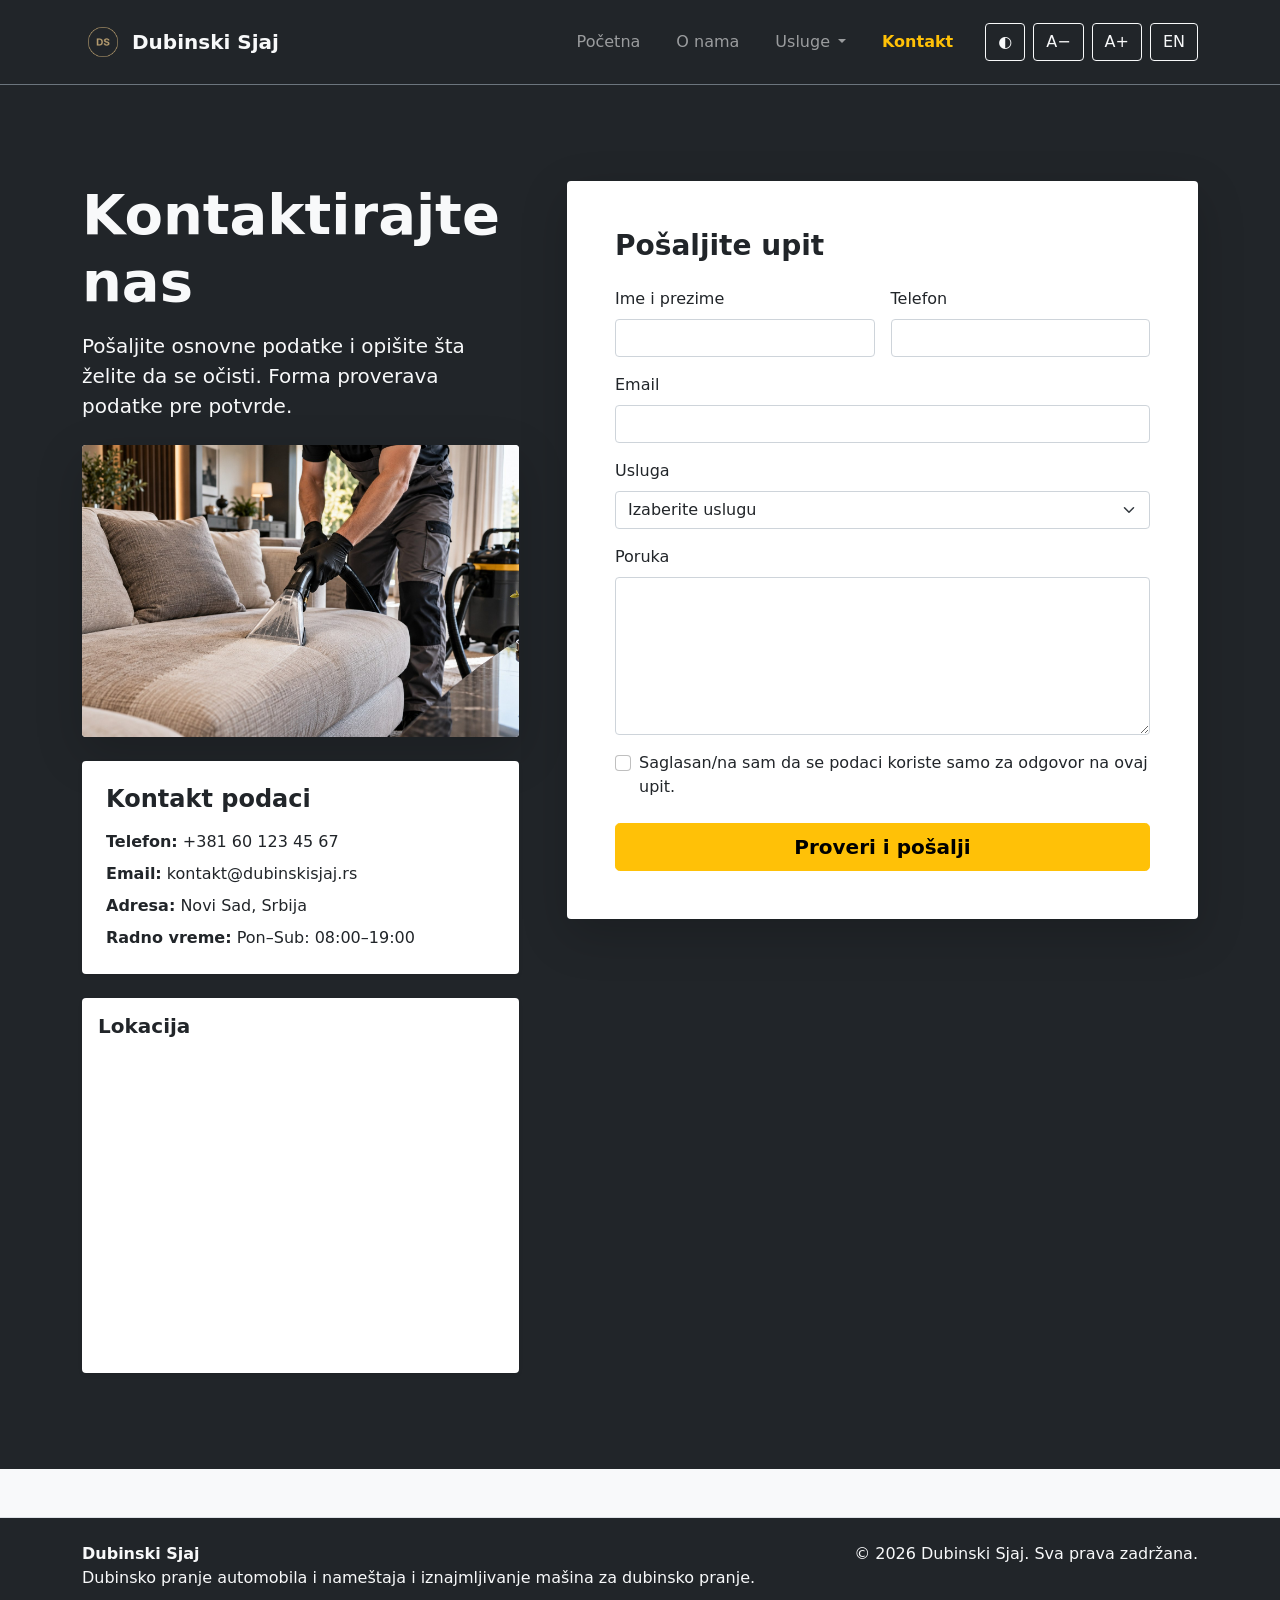
==== kontakt.html @ a4a9064a "Dodat kompletan projekat iz Veb dizajna" ====
<!DOCTYPE html>
<html lang="sr">
<head>
  <meta charset="UTF-8">
  <meta name="viewport" content="width=device-width, initial-scale=1.0">
  <meta name="description" content="Kontakt forma firme Dubinski Sjaj za zakazivanje dubinskog pranja automobila, nameštaja ili iznajmljivanje mašine.">
  <meta name="keywords" content="kontakt, dubinsko pranje, zakazivanje, Novi Sad, iznajmljivanje mašine">
  <meta name="author" content="Dubinski Sjaj">
  <meta name="robots" content="index, follow">
  <meta name="theme-color" content="#0f2730">
  <meta property="og:type" content="website">
  <meta property="og:title" content="Dubinski Sjaj | Kontakt">
  <meta property="og:description" content="Kontaktirajte Dubinski Sjaj i pošaljite upit za uslugu.">
  <link rel="icon" type="image/png" href="slike/logo-dubinski-sjaj.png">
  <title>Dubinski Sjaj | Kontakt</title>
  <!-- Ova stranica je namerno realizovana isključivo Bootstrap klasama. -->
  <link rel="stylesheet" href="biblioteke/bootstrap/bootstrap.min.css">
</head>
<body class="bg-dark text-light min-vh-100">
  <nav id="glavna-navigacija-bootstrap" class="navbar navbar-expand-lg navbar-dark bg-dark border-bottom border-secondary sticky-top" aria-label="Glavna navigacija">
    <div class="container py-2">
      <a class="navbar-brand fw-bold d-flex align-items-center gap-2 text-light" href="index.html">
        <img src="slike/logo-dubinski-sjaj.png" class="d-inline-block" alt="Logo firme Dubinski Sjaj" width="42" height="42">
        <span>Dubinski Sjaj</span>
      </a>
      <button class="navbar-toggler border-secondary" type="button" data-bs-toggle="collapse" data-bs-target="#bootstrap-meni" aria-controls="bootstrap-meni" aria-expanded="false" aria-label="Otvori meni">
        <span class="navbar-toggler-icon"></span>
      </button>
      <div class="collapse navbar-collapse" id="bootstrap-meni">
        <ul class="navbar-nav ms-auto mb-2 mb-lg-0 align-items-lg-center gap-lg-1">
          <li class="nav-item"><a class="nav-link px-3" href="index.html" data-prevod="meni_pocetna">Početna</a></li>
          <li class="nav-item"><a class="nav-link px-3" href="o-nama.html" data-prevod="meni_o_nama">O nama</a></li>
          <li class="nav-item dropdown d-lg-flex align-items-lg-center">
            <a class="nav-link ps-3 pe-lg-1" href="usluge.html" data-prevod="meni_usluge">Usluge</a>
            <button class="btn btn-link nav-link dropdown-toggle dropdown-toggle-split ps-lg-1 pe-3 border-0 text-decoration-none" type="button" data-bs-toggle="dropdown" aria-expanded="false" aria-label="Otvori podmeni usluga"></button>
            <ul class="dropdown-menu dropdown-menu-dark shadow">
              <li><a class="dropdown-item" href="usluge.html#automobili" data-prevod="meni_auto">Dubinsko pranje automobila</a></li>
              <li><a class="dropdown-item" href="usluge.html#namestaj" data-prevod="meni_namestaj">Dubinsko pranje nameštaja</a></li>
              <li><a class="dropdown-item" href="usluge.html#iznajmljivanje" data-prevod="meni_renta">Iznajmljivanje mašina</a></li>
            </ul>
          </li>
          <li class="nav-item"><a class="nav-link px-3 active fw-bold text-warning" aria-current="page" href="kontakt.html" data-prevod="meni_kontakt">Kontakt</a></li>
        </ul>
        <div class="d-flex gap-2 ms-lg-3 mt-3 mt-lg-0">
          <button class="btn btn-outline-light" type="button" data-akcija="tema" title="Promeni temu" aria-label="Promeni temu">◐</button>
          <button class="btn btn-outline-light" type="button" data-akcija="font-smanji" title="Smanji veličinu fonta" aria-label="Smanji veličinu fonta">A−</button>
          <button class="btn btn-outline-light" type="button" data-akcija="font-povecaj" title="Povećaj veličinu fonta" aria-label="Povećaj veličinu fonta">A+</button>
          <button class="btn btn-outline-light" type="button" data-akcija="jezik" aria-label="Prikaži sajt na engleskom">EN</button>
        </div>
      </div>
    </div>
  </nav>

  <main>
    <section class="py-5 bg-dark">
      <div class="container py-lg-5">
        <div class="row g-5 align-items-start">
          <div class="col-lg-5 text-light">
            <h1 class="display-4 fw-bold mb-3" data-prevod="kontakt_naslov">Kontaktirajte nas</h1>
            <p class="lead mb-4" data-prevod="kontakt_uvod">Pošaljite osnovne podatke i opišite šta želite da se očisti. Forma proverava podatke pre potvrde.</p>

            <div class="card border-0 shadow-lg rounded-4 overflow-hidden mb-4">
              <img src="slike/pranje-namestaja.jpg" class="img-fluid" alt="Profesionalno dubinsko pranje nameštaja">
            </div>

            <div class="card border-0 shadow-sm rounded-4 mb-4 bg-white text-dark" data-tema-povrsina>
              <div class="card-body p-4">
                <h2 class="h4 fw-bold mb-3" data-prevod="kontakt_podaci_naslov">Kontakt podaci</h2>
                <p class="mb-2"><strong data-prevod="oznaka_telefon">Telefon:</strong> <span>+381 60 123 45 67</span></p>
                <p class="mb-2"><strong data-prevod="oznaka_eposta">Email:</strong> <span>kontakt@dubinskisjaj.rs</span></p>
                <p class="mb-2"><strong data-prevod="oznaka_adresa">Adresa:</strong> <span data-prevod="kontakt_adresa">Novi Sad, Srbija</span></p>
                <p class="mb-0"><strong data-prevod="oznaka_radno_vreme">Radno vreme:</strong> <span data-prevod="kontakt_radno_vreme">Pon–Sub: 08:00–19:00</span></p>
              </div>
            </div>

            <div class="card border-0 shadow-sm rounded-4 overflow-hidden bg-white text-dark" data-tema-povrsina>
              <div class="card-body p-3">
                <h2 class="h5 fw-bold mb-3" data-prevod="kontakt_mapa_naslov">Lokacija</h2>
                <!-- Eksterni URL se koristi samo zato što je Google Maps embedded izričito obavezan element. -->
                <div class="ratio ratio-4x3">
                  <iframe src="https://maps.google.com/maps?q=Novi%20Sad%2C%20Srbija&z=13&output=embed" title="Mapa lokacije Novi Sad" loading="lazy" allowfullscreen></iframe>
                </div>
              </div>
            </div>
          </div>

          <div class="col-lg-7">
            <div class="card border-0 shadow-lg rounded-4 bg-white text-dark" data-tema-povrsina>
              <div class="card-body p-4 p-md-5">
                <h2 class="h3 fw-bold mb-4" data-prevod="kontakt_posalji_upit">Pošaljite upit</h2>
                <form id="kontakt-forma" novalidate>
                  <div class="row g-3">
                    <div class="col-md-6 mb-3">
                      <label class="form-label fw-semibold" for="ime" data-prevod="kontakt_ime">Ime i prezime</label>
                      <input class="form-control" type="text" id="ime" name="ime" required minlength="2" maxlength="40" pattern="[A-Za-zČĆŽŠĐčćžšđ\s-]{2,40}" autocomplete="name">
                      <div class="invalid-feedback">Unesite ime od najmanje dva slova.</div>
                    </div>
                    <div class="col-md-6 mb-3">
                      <label class="form-label fw-semibold" for="telefon" data-prevod="kontakt_telefon">Telefon</label>
                      <input class="form-control" type="tel" id="telefon" name="telefon" required pattern="[0-9+()\s-]{6,20}" autocomplete="tel">
                      <div class="invalid-feedback">Unesite ispravan broj telefona.</div>
                    </div>
                  </div>

                  <div class="mb-3">
                    <label class="form-label fw-semibold" for="elektronska-posta" data-prevod="kontakt_eposta">E-pošta</label>
                    <input class="form-control" type="email" id="elektronska-posta" name="elektronska-posta" required autocomplete="email">
                    <div class="invalid-feedback">Unesite ispravnu email adresu.</div>
                  </div>

                  <div class="mb-3">
                    <label class="form-label fw-semibold" for="usluga" data-prevod="kontakt_usluga">Usluga</label>
                    <select class="form-select" id="usluga" name="usluga" required>
                      <option value="" selected disabled data-prevod="kontakt_izaberi">Izaberite uslugu</option>
                      <option value="automobil" data-prevod="kontakt_auto">Dubinsko pranje automobila</option>
                      <option value="namestaj" data-prevod="kontakt_namestaj">Dubinsko pranje nameštaja</option>
                      <option value="iznajmljivanje" data-prevod="kontakt_renta">Iznajmljivanje mašine</option>
                    </select>
                    <div class="invalid-feedback">Izaberite jednu uslugu.</div>
                  </div>

                  <div class="mb-3">
                    <label class="form-label fw-semibold" for="poruka" data-prevod="kontakt_poruka">Poruka</label>
                    <textarea class="form-control" id="poruka" name="poruka" rows="6" required minlength="10" maxlength="600"></textarea>
                    <div class="invalid-feedback">Poruka treba da ima najmanje 10 karaktera.</div>
                  </div>

                  <div class="form-check mb-4">
                    <input class="form-check-input" type="checkbox" value="da" id="saglasnost" required>
                    <label class="form-check-label" for="saglasnost" data-prevod="kontakt_saglasnost">Saglasan/na sam da se podaci koriste samo za odgovor na ovaj upit.</label>
                    <div class="invalid-feedback">Potvrdite saglasnost.</div>
                  </div>

                  <button class="btn btn-warning btn-lg w-100 fw-bold" type="submit" data-prevod="kontakt_posalji">Proveri i pošalji</button>
                  <div id="status-forme" role="status" aria-live="polite"></div>
                </form>
              </div>
            </div>
          </div>
        </div>
      </div>
    </section>
  </main>

  <footer class="border-top py-4 mt-5 bg-dark text-light">
    <div class="container d-flex flex-column flex-md-row justify-content-between gap-3">
      <div><strong>Dubinski Sjaj</strong><div data-prevod="podnozje_opis">Dubinsko pranje automobila i nameštaja i iznajmljivanje mašina za dubinsko pranje.</div></div>
      <div data-prevod="autorska_prava">© 2026 Dubinski Sjaj. Sva prava zadržana.</div>
    </div>
  </footer>

  <script src="biblioteke/bootstrap/bootstrap.bundle.min.js"></script>
  <script src="js/prevod.js"></script>
  <script src="js/kontakt-prikaz.js"></script>
  <script src="js/forma.js"></script>
</body>
</html>
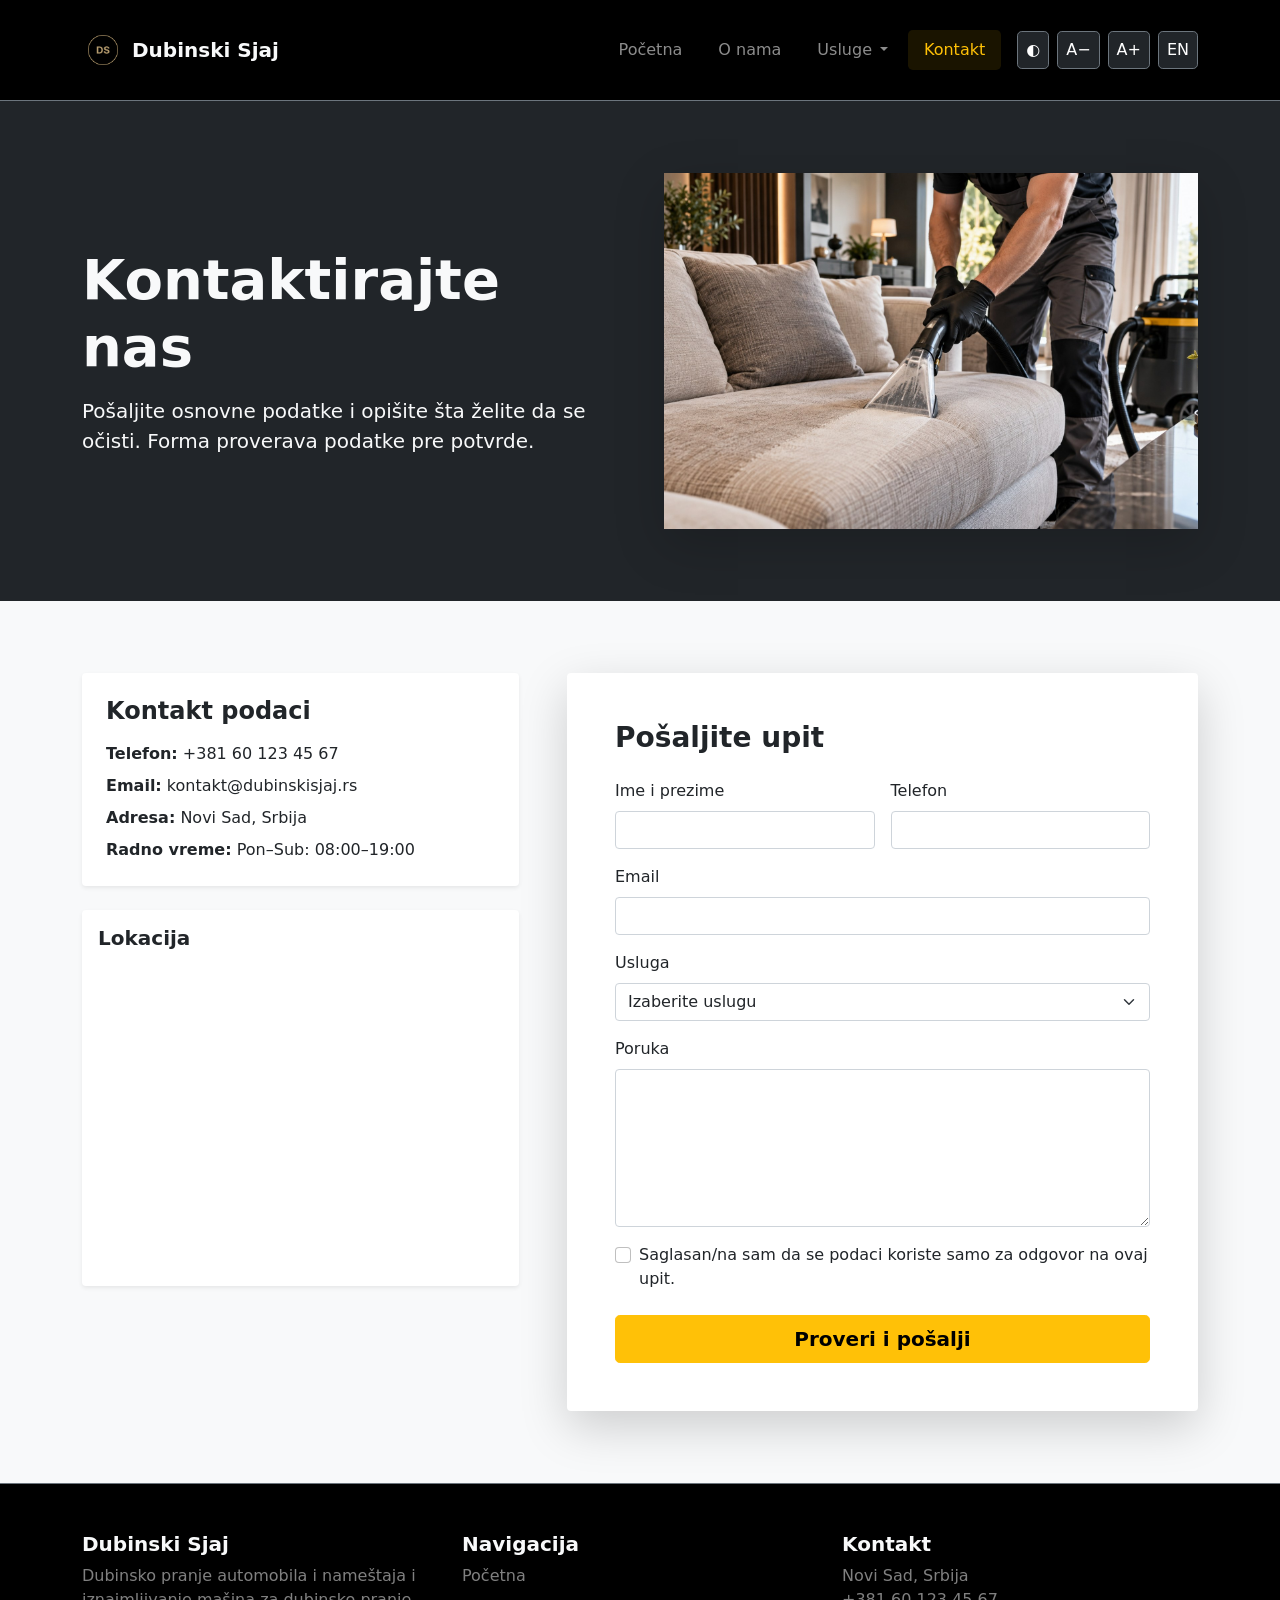
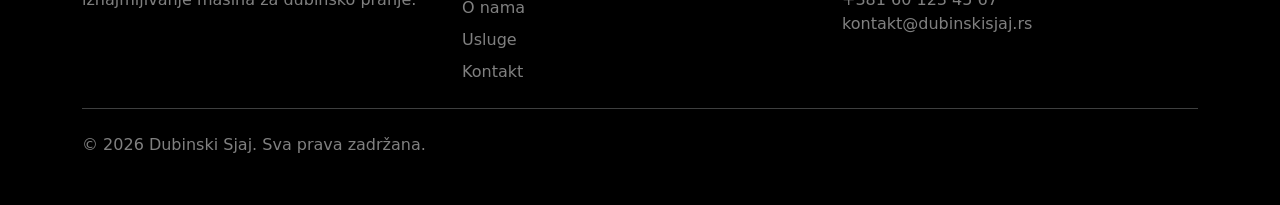
==== commit a072cb16: "Usklađen izgled Kontakt stranice sa ostatkom sajta" ====
--- a/kontakt.html
+++ b/kontakt.html
@@ -7,7 +7,7 @@
   <meta name="keywords" content="kontakt, dubinsko pranje, zakazivanje, Novi Sad, iznajmljivanje mašine">
   <meta name="author" content="Dubinski Sjaj">
   <meta name="robots" content="index, follow">
-  <meta name="theme-color" content="#0f2730">
+  <meta name="theme-color" content="#000000">
   <meta property="og:type" content="website">
   <meta property="og:title" content="Dubinski Sjaj | Kontakt">
   <meta property="og:description" content="Kontaktirajte Dubinski Sjaj i pošaljite upit za uslugu.">
@@ -16,53 +16,78 @@
   <!-- Ova stranica je namerno realizovana isključivo Bootstrap klasama. -->
   <link rel="stylesheet" href="biblioteke/bootstrap/bootstrap.min.css">
 </head>
-<body class="bg-dark text-light min-vh-100">
-  <nav id="glavna-navigacija-bootstrap" class="navbar navbar-expand-lg navbar-dark bg-dark border-bottom border-secondary sticky-top" aria-label="Glavna navigacija">
-    <div class="container py-2">
-      <a class="navbar-brand fw-bold d-flex align-items-center gap-2 text-light" href="index.html">
+<body class="bg-light text-dark min-vh-100">
+  <a class="visually-hidden-focusable position-absolute top-0 start-0 bg-warning text-dark p-2 m-2 rounded" href="#glavni-sadrzaj" data-prevod="preskoci">Preskoči na sadržaj</a>
+
+  <nav id="glavna-navigacija-bootstrap" class="navbar navbar-expand-lg navbar-dark bg-black border-bottom border-secondary sticky-top" aria-label="Glavna navigacija">
+    <div class="container py-3">
+      <a class="navbar-brand fw-bold d-flex align-items-center gap-2 text-light m-0" href="index.html" aria-label="Dubinski Sjaj - početna">
         <img src="slike/logo-dubinski-sjaj.png" class="d-inline-block" alt="Logo firme Dubinski Sjaj" width="42" height="42">
         <span>Dubinski Sjaj</span>
       </a>
+
       <button class="navbar-toggler border-secondary" type="button" data-bs-toggle="collapse" data-bs-target="#bootstrap-meni" aria-controls="bootstrap-meni" aria-expanded="false" aria-label="Otvori meni">
         <span class="navbar-toggler-icon"></span>
       </button>
+
       <div class="collapse navbar-collapse" id="bootstrap-meni">
         <ul class="navbar-nav ms-auto mb-2 mb-lg-0 align-items-lg-center gap-lg-1">
-          <li class="nav-item"><a class="nav-link px-3" href="index.html" data-prevod="meni_pocetna">Početna</a></li>
-          <li class="nav-item"><a class="nav-link px-3" href="o-nama.html" data-prevod="meni_o_nama">O nama</a></li>
+          <li class="nav-item"><a class="nav-link py-2 px-3 rounded-3" href="index.html" data-prevod="meni_pocetna">Početna</a></li>
+          <li class="nav-item"><a class="nav-link py-2 px-3 rounded-3" href="o-nama.html" data-prevod="meni_o_nama">O nama</a></li>
           <li class="nav-item dropdown d-lg-flex align-items-lg-center">
-            <a class="nav-link ps-3 pe-lg-1" href="usluge.html" data-prevod="meni_usluge">Usluge</a>
-            <button class="btn btn-link nav-link dropdown-toggle dropdown-toggle-split ps-lg-1 pe-3 border-0 text-decoration-none" type="button" data-bs-toggle="dropdown" aria-expanded="false" aria-label="Otvori podmeni usluga"></button>
-            <ul class="dropdown-menu dropdown-menu-dark shadow">
-              <li><a class="dropdown-item" href="usluge.html#automobili" data-prevod="meni_auto">Dubinsko pranje automobila</a></li>
-              <li><a class="dropdown-item" href="usluge.html#namestaj" data-prevod="meni_namestaj">Dubinsko pranje nameštaja</a></li>
-              <li><a class="dropdown-item" href="usluge.html#iznajmljivanje" data-prevod="meni_renta">Iznajmljivanje mašina</a></li>
-            </ul>
+            <a class="nav-link py-2 ps-3 pe-lg-1 rounded-3" href="usluge.html" data-prevod="meni_usluge">Usluge</a>
+            <button class="btn btn-link nav-link dropdown-toggle dropdown-toggle-split py-2 ps-lg-1 pe-3 border-0 text-decoration-none shadow-none" type="button" data-bs-toggle="dropdown" aria-expanded="false" aria-label="Otvori podmeni usluga"></button>
+            <div class="dropdown-menu dropdown-menu-dark bg-black border-secondary shadow p-3">
+              <div class="row g-2">
+                <div class="col-12 col-lg-4">
+                  <strong class="d-block text-warning px-2 mb-1" data-prevod="kartica_auto_naslov">Automobili</strong>
+                  <a class="dropdown-item rounded" href="usluge.html#automobili" data-prevod="meni_auto">Dubinsko pranje automobila</a>
+                </div>
+                <div class="col-12 col-lg-4">
+                  <strong class="d-block text-warning px-2 mb-1" data-prevod="kartica_namestaj_naslov">Nameštaj</strong>
+                  <a class="dropdown-item rounded" href="usluge.html#namestaj" data-prevod="meni_namestaj">Dubinsko pranje nameštaja</a>
+                </div>
+                <div class="col-12 col-lg-4">
+                  <strong class="d-block text-warning px-2 mb-1" data-prevod="kartica_renta_naslov">Iznajmljivanje</strong>
+                  <a class="dropdown-item rounded" href="usluge.html#iznajmljivanje" data-prevod="meni_renta">Iznajmljivanje mašina</a>
+                </div>
+              </div>
+            </div>
           </li>
-          <li class="nav-item"><a class="nav-link px-3 active fw-bold text-warning" aria-current="page" href="kontakt.html" data-prevod="meni_kontakt">Kontakt</a></li>
+          <li class="nav-item"><a class="nav-link py-2 px-3 rounded-3 bg-warning bg-opacity-10 text-warning fw-semibold" aria-current="page" href="kontakt.html" data-prevod="meni_kontakt">Kontakt</a></li>
         </ul>
-        <div class="d-flex gap-2 ms-lg-3 mt-3 mt-lg-0">
-          <button class="btn btn-outline-light" type="button" data-akcija="tema" title="Promeni temu" aria-label="Promeni temu">◐</button>
-          <button class="btn btn-outline-light" type="button" data-akcija="font-smanji" title="Smanji veličinu fonta" aria-label="Smanji veličinu fonta">A−</button>
-          <button class="btn btn-outline-light" type="button" data-akcija="font-povecaj" title="Povećaj veličinu fonta" aria-label="Povećaj veličinu fonta">A+</button>
-          <button class="btn btn-outline-light" type="button" data-akcija="jezik" aria-label="Prikaži sajt na engleskom">EN</button>
+
+        <div class="d-flex align-items-center gap-2 ms-lg-3 mt-3 mt-lg-0">
+          <button class="btn btn-dark border-secondary rounded-3 px-2" type="button" data-akcija="tema" aria-pressed="false" title="Promeni temu" aria-label="Promeni temu">◐</button>
+          <button class="btn btn-dark border-secondary rounded-3 px-2" type="button" data-akcija="font-smanji" title="Smanji veličinu fonta" aria-label="Smanji veličinu fonta">A−</button>
+          <button class="btn btn-dark border-secondary rounded-3 px-2" type="button" data-akcija="font-povecaj" title="Povećaj veličinu fonta" aria-label="Povećaj veličinu fonta">A+</button>
+          <button class="btn btn-dark border-secondary rounded-3 px-2" type="button" data-akcija="jezik" aria-label="Prikaži sajt na engleskom">EN</button>
         </div>
       </div>
     </div>
   </nav>
 
-  <main>
-    <section class="py-5 bg-dark">
-      <div class="container py-lg-5">
+  <main id="glavni-sadrzaj">
+    <section class="bg-dark text-light py-5">
+      <div class="container py-lg-4">
+        <div class="row g-5 align-items-center">
+          <div class="col-lg-6">
+            <h1 class="display-4 fw-bold mb-3" data-prevod="kontakt_naslov">Kontaktirajte nas</h1>
+            <p class="lead mb-0" data-prevod="kontakt_uvod">Pošaljite osnovne podatke i opišite šta želite da se očisti. Forma proverava podatke pre potvrde.</p>
+          </div>
+          <div class="col-lg-6">
+            <div class="rounded-4 overflow-hidden shadow-lg">
+              <img src="slike/pranje-namestaja.jpg" class="w-100 d-block" alt="Profesionalno dubinsko pranje nameštaja">
+            </div>
+          </div>
+        </div>
+      </div>
+    </section>
+
+    <section class="py-5 bg-light text-dark" data-tema-pozadina>
+      <div class="container py-lg-4">
         <div class="row g-5 align-items-start">
-          <div class="col-lg-5 text-light">
-            <h1 class="display-4 fw-bold mb-3" data-prevod="kontakt_naslov">Kontaktirajte nas</h1>
-            <p class="lead mb-4" data-prevod="kontakt_uvod">Pošaljite osnovne podatke i opišite šta želite da se očisti. Forma proverava podatke pre potvrde.</p>
-
-            <div class="card border-0 shadow-lg rounded-4 overflow-hidden mb-4">
-              <img src="slike/pranje-namestaja.jpg" class="img-fluid" alt="Profesionalno dubinsko pranje nameštaja">
-            </div>
-
+          <div class="col-lg-5">
             <div class="card border-0 shadow-sm rounded-4 mb-4 bg-white text-dark" data-tema-povrsina>
               <div class="card-body p-4">
                 <h2 class="h4 fw-bold mb-3" data-prevod="kontakt_podaci_naslov">Kontakt podaci</h2>
@@ -77,7 +102,7 @@
               <div class="card-body p-3">
                 <h2 class="h5 fw-bold mb-3" data-prevod="kontakt_mapa_naslov">Lokacija</h2>
                 <!-- Eksterni URL se koristi samo zato što je Google Maps embedded izričito obavezan element. -->
-                <div class="ratio ratio-4x3">
+                <div class="ratio ratio-4x3 rounded-3 overflow-hidden">
                   <iframe src="https://maps.google.com/maps?q=Novi%20Sad%2C%20Srbija&z=13&output=embed" title="Mapa lokacije Novi Sad" loading="lazy" allowfullscreen></iframe>
                 </div>
               </div>
@@ -142,10 +167,29 @@
     </section>
   </main>
 
-  <footer class="border-top py-4 mt-5 bg-dark text-light">
-    <div class="container d-flex flex-column flex-md-row justify-content-between gap-3">
-      <div><strong>Dubinski Sjaj</strong><div data-prevod="podnozje_opis">Dubinsko pranje automobila i nameštaja i iznajmljivanje mašina za dubinsko pranje.</div></div>
-      <div data-prevod="autorska_prava">© 2026 Dubinski Sjaj. Sva prava zadržana.</div>
+  <footer class="bg-black text-light border-top border-secondary py-5">
+    <div class="container">
+      <div class="row g-4">
+        <div class="col-md-4">
+          <h3 class="h5 fw-bold">Dubinski Sjaj</h3>
+          <p class="mb-0 text-white-50" data-prevod="podnozje_opis">Dubinsko pranje automobila i nameštaja i iznajmljivanje mašina za dubinsko pranje.</p>
+        </div>
+        <div class="col-md-4">
+          <h3 class="h5 fw-bold" data-prevod="podnozje_navigacija">Navigacija</h3>
+          <ul class="list-unstyled mb-0">
+            <li class="mb-2"><a class="text-white-50 text-decoration-none" href="index.html" data-prevod="meni_pocetna">Početna</a></li>
+            <li class="mb-2"><a class="text-white-50 text-decoration-none" href="o-nama.html" data-prevod="meni_o_nama">O nama</a></li>
+            <li class="mb-2"><a class="text-white-50 text-decoration-none" href="usluge.html" data-prevod="meni_usluge">Usluge</a></li>
+            <li><a class="text-white-50 text-decoration-none" href="kontakt.html" data-prevod="meni_kontakt">Kontakt</a></li>
+          </ul>
+        </div>
+        <div class="col-md-4">
+          <h3 class="h5 fw-bold" data-prevod="podnozje_kontakt">Kontakt</h3>
+          <p class="mb-0 text-white-50">Novi Sad, Srbija<br>+381 60 123 45 67<br>kontakt@dubinskisjaj.rs</p>
+        </div>
+      </div>
+      <hr class="border-secondary my-4">
+      <p class="mb-0 text-white-50" data-prevod="autorska_prava">© 2026 Dubinski Sjaj. Sva prava zadržana.</p>
     </div>
   </footer>
 
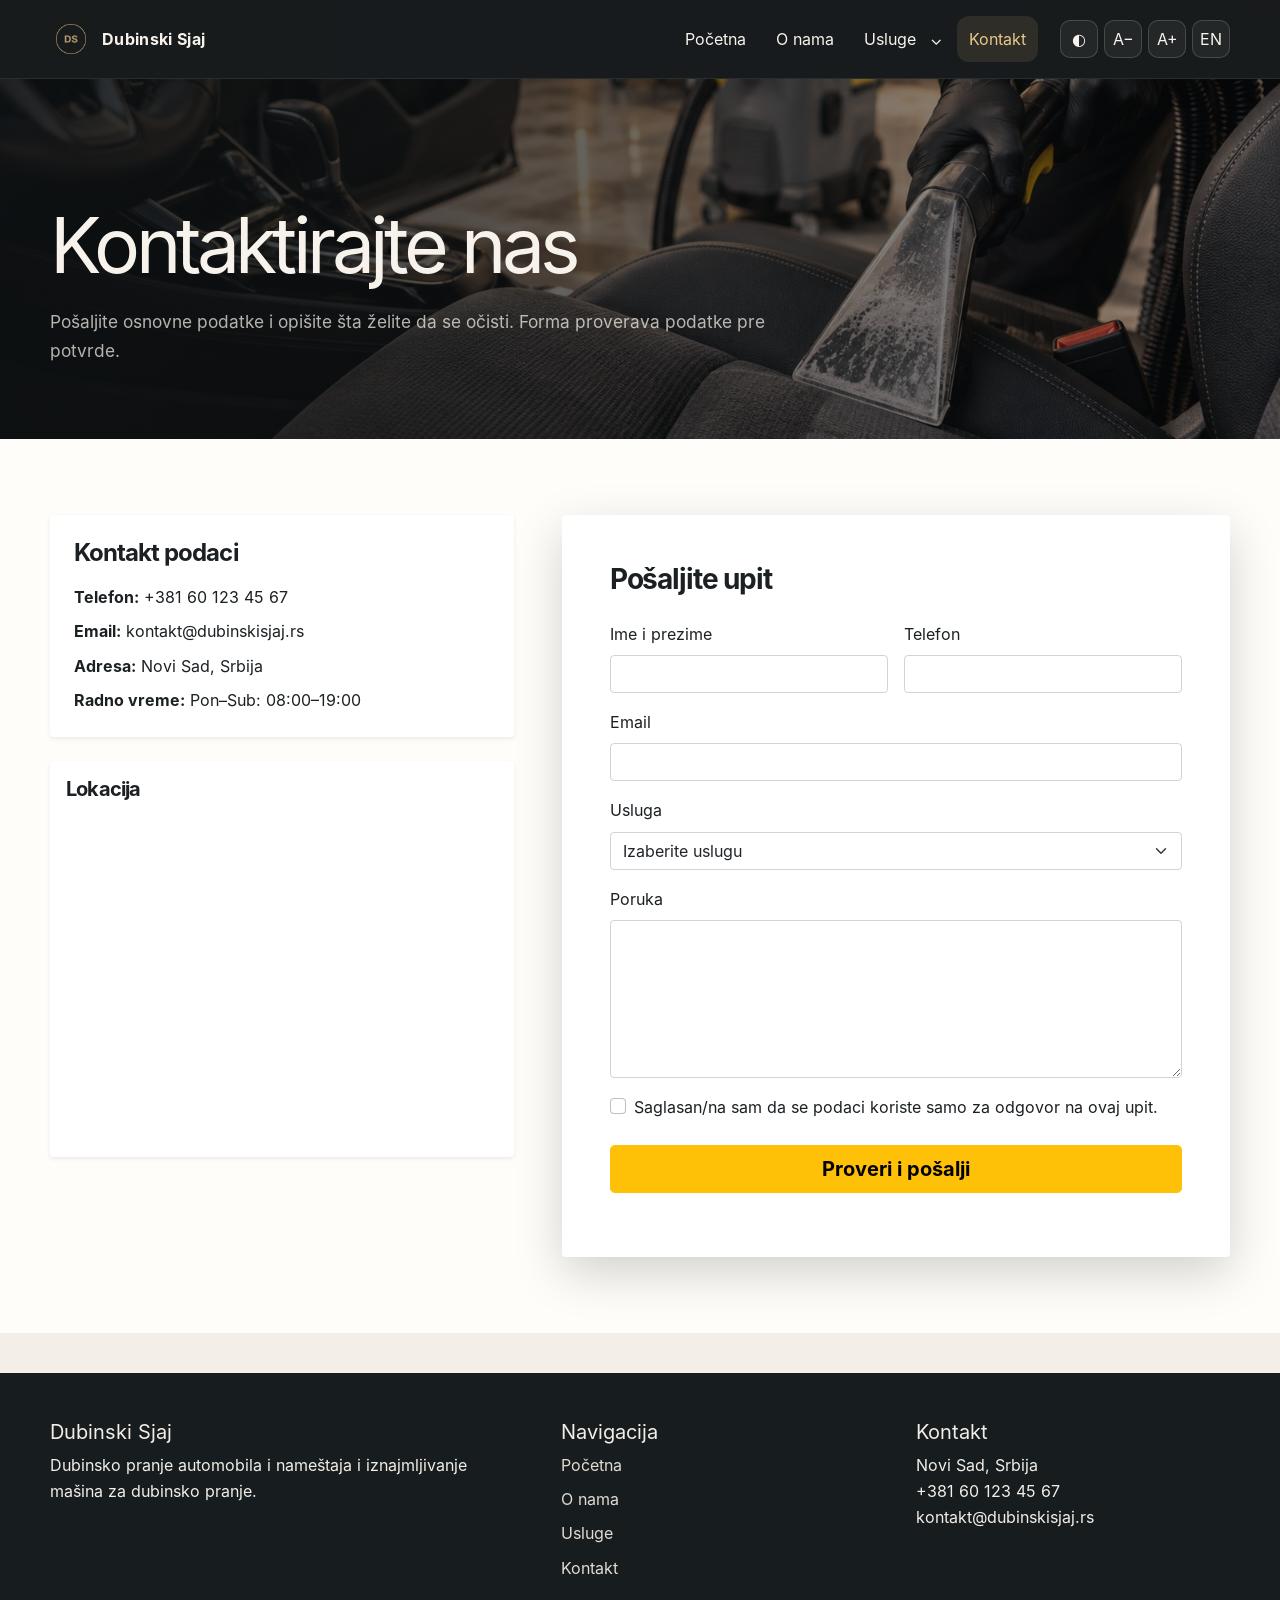
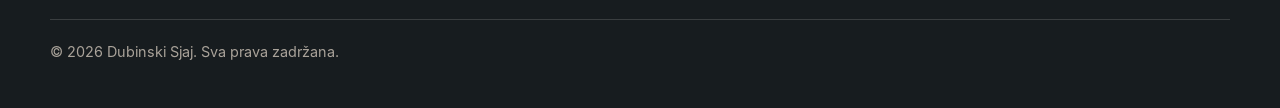
==== commit 2f856743: "Kontakt koristi potpuno isto zaglavlje kao ostale stranice" ====
--- a/kontakt.html
+++ b/kontakt.html
@@ -7,88 +7,71 @@
   <meta name="keywords" content="kontakt, dubinsko pranje, zakazivanje, Novi Sad, iznajmljivanje mašine">
   <meta name="author" content="Dubinski Sjaj">
   <meta name="robots" content="index, follow">
-  <meta name="theme-color" content="#000000">
+  <meta name="theme-color" content="#0f2730">
   <meta property="og:type" content="website">
   <meta property="og:title" content="Dubinski Sjaj | Kontakt">
   <meta property="og:description" content="Kontaktirajte Dubinski Sjaj i pošaljite upit za uslugu.">
   <link rel="icon" type="image/png" href="slike/logo-dubinski-sjaj.png">
   <title>Dubinski Sjaj | Kontakt</title>
-  <!-- Ova stranica je namerno realizovana isključivo Bootstrap klasama. -->
   <link rel="stylesheet" href="biblioteke/bootstrap/bootstrap.min.css">
+  <link rel="stylesheet" href="css/stil.css">
+  <link rel="stylesheet" href="css/kontakt.css">
 </head>
-<body class="bg-light text-dark min-vh-100">
-  <a class="visually-hidden-focusable position-absolute top-0 start-0 bg-warning text-dark p-2 m-2 rounded" href="#glavni-sadrzaj" data-prevod="preskoci">Preskoči na sadržaj</a>
+<body>
+  <a class="preskoci-sadrzaj" href="#glavni-sadrzaj" data-prevod="preskoci">Preskoči na sadržaj</a>
 
-  <nav id="glavna-navigacija-bootstrap" class="navbar navbar-expand-lg navbar-dark bg-black border-bottom border-secondary sticky-top" aria-label="Glavna navigacija">
-    <div class="container py-3">
-      <a class="navbar-brand fw-bold d-flex align-items-center gap-2 text-light m-0" href="index.html" aria-label="Dubinski Sjaj - početna">
-        <img src="slike/logo-dubinski-sjaj.png" class="d-inline-block" alt="Logo firme Dubinski Sjaj" width="42" height="42">
+  <header class="zaglavlje">
+    <div class="kontejner zaglavlje-red">
+      <a class="brend" href="index.html" aria-label="Dubinski Sjaj - početna">
+        <img class="brend-logo" src="slike/logo-dubinski-sjaj.png" alt="Logo firme Dubinski Sjaj" width="42" height="42">
         <span>Dubinski Sjaj</span>
       </a>
 
-      <button class="navbar-toggler border-secondary" type="button" data-bs-toggle="collapse" data-bs-target="#bootstrap-meni" aria-controls="bootstrap-meni" aria-expanded="false" aria-label="Otvori meni">
-        <span class="navbar-toggler-icon"></span>
-      </button>
+      <button class="hamburger" type="button" data-akcija="meni" aria-expanded="false" aria-controls="glavna-navigacija" aria-label="Otvori meni">☰</button>
 
-      <div class="collapse navbar-collapse" id="bootstrap-meni">
-        <ul class="navbar-nav ms-auto mb-2 mb-lg-0 align-items-lg-center gap-lg-1">
-          <li class="nav-item"><a class="nav-link py-2 px-3 rounded-3" href="index.html" data-prevod="meni_pocetna">Početna</a></li>
-          <li class="nav-item"><a class="nav-link py-2 px-3 rounded-3" href="o-nama.html" data-prevod="meni_o_nama">O nama</a></li>
-          <li class="nav-item dropdown d-lg-flex align-items-lg-center">
-            <a class="nav-link py-2 ps-3 pe-lg-1 rounded-3" href="usluge.html" data-prevod="meni_usluge">Usluge</a>
-            <button class="btn btn-link nav-link dropdown-toggle dropdown-toggle-split py-2 ps-lg-1 pe-3 border-0 text-decoration-none shadow-none" type="button" data-bs-toggle="dropdown" aria-expanded="false" aria-label="Otvori podmeni usluga"></button>
-            <div class="dropdown-menu dropdown-menu-dark bg-black border-secondary shadow p-3">
-              <div class="row g-2">
-                <div class="col-12 col-lg-4">
-                  <strong class="d-block text-warning px-2 mb-1" data-prevod="kartica_auto_naslov">Automobili</strong>
-                  <a class="dropdown-item rounded" href="usluge.html#automobili" data-prevod="meni_auto">Dubinsko pranje automobila</a>
-                </div>
-                <div class="col-12 col-lg-4">
-                  <strong class="d-block text-warning px-2 mb-1" data-prevod="kartica_namestaj_naslov">Nameštaj</strong>
-                  <a class="dropdown-item rounded" href="usluge.html#namestaj" data-prevod="meni_namestaj">Dubinsko pranje nameštaja</a>
-                </div>
-                <div class="col-12 col-lg-4">
-                  <strong class="d-block text-warning px-2 mb-1" data-prevod="kartica_renta_naslov">Iznajmljivanje</strong>
-                  <a class="dropdown-item rounded" href="usluge.html#iznajmljivanje" data-prevod="meni_renta">Iznajmljivanje mašina</a>
-                </div>
-              </div>
+      <nav class="glavna-navigacija" id="glavna-navigacija" aria-label="Glavna navigacija">
+        <ul>
+          <li><a href="index.html" data-prevod="meni_pocetna">Početna</a></li>
+          <li><a href="o-nama.html" data-prevod="meni_o_nama">O nama</a></li>
+          <li class="stavka-padajuca">
+            <div class="meni-usluge-red">
+              <a href="usluge.html" data-prevod="meni_usluge">Usluge</a>
+              <button class="meni-strelica" type="button" data-akcija="mega-meni" aria-expanded="false" aria-label="Otvori podmeni usluga">⌄</button>
+            </div>
+            <div class="mega-meni" aria-label="Mega meni usluga">
+              <div class="mega-kolona"><strong data-prevod="kartica_auto_naslov">Automobili</strong><a href="usluge.html#automobili" data-prevod="meni_auto">Dubinsko pranje automobila</a></div>
+              <div class="mega-kolona"><strong data-prevod="kartica_namestaj_naslov">Nameštaj</strong><a href="usluge.html#namestaj" data-prevod="meni_namestaj">Dubinsko pranje nameštaja</a></div>
+              <div class="mega-kolona"><strong data-prevod="kartica_renta_naslov">Iznajmljivanje</strong><a href="usluge.html#iznajmljivanje" data-prevod="meni_renta">Iznajmljivanje mašina</a></div>
             </div>
           </li>
-          <li class="nav-item"><a class="nav-link py-2 px-3 rounded-3 bg-warning bg-opacity-10 text-warning fw-semibold" aria-current="page" href="kontakt.html" data-prevod="meni_kontakt">Kontakt</a></li>
+          <li><a href="kontakt.html" aria-current="page" data-prevod="meni_kontakt">Kontakt</a></li>
         </ul>
+      </nav>
 
-        <div class="d-flex align-items-center gap-2 ms-lg-3 mt-3 mt-lg-0">
-          <button class="btn btn-dark border-secondary rounded-3 px-2" type="button" data-akcija="tema" aria-pressed="false" title="Promeni temu" aria-label="Promeni temu">◐</button>
-          <button class="btn btn-dark border-secondary rounded-3 px-2" type="button" data-akcija="font-smanji" title="Smanji veličinu fonta" aria-label="Smanji veličinu fonta">A−</button>
-          <button class="btn btn-dark border-secondary rounded-3 px-2" type="button" data-akcija="font-povecaj" title="Povećaj veličinu fonta" aria-label="Povećaj veličinu fonta">A+</button>
-          <button class="btn btn-dark border-secondary rounded-3 px-2" type="button" data-akcija="jezik" aria-label="Prikaži sajt na engleskom">EN</button>
-        </div>
+      <div class="kontrole-prikaza" aria-label="Podešavanja prikaza">
+        <button class="kontrola-dugme" type="button" data-akcija="tema" aria-pressed="false" title="Promeni temu">◐</button>
+        <button class="kontrola-dugme" type="button" data-akcija="font-smanji" title="Smanji veličinu fonta" aria-label="Smanji veličinu fonta">A−</button>
+        <button class="kontrola-dugme" type="button" data-akcija="font-povecaj" title="Povećaj veličinu fonta" aria-label="Povećaj veličinu fonta">A+</button>
+        <button class="kontrola-dugme" type="button" data-akcija="jezik" aria-label="Prikaži sajt na engleskom">EN</button>
       </div>
     </div>
-  </nav>
+  </header>
 
   <main id="glavni-sadrzaj">
-    <section class="bg-dark text-light py-5">
-      <div class="container py-lg-4">
-        <div class="row g-5 align-items-center">
-          <div class="col-lg-6">
-            <h1 class="display-4 fw-bold mb-3" data-prevod="kontakt_naslov">Kontaktirajte nas</h1>
-            <p class="lead mb-0" data-prevod="kontakt_uvod">Pošaljite osnovne podatke i opišite šta želite da se očisti. Forma proverava podatke pre potvrde.</p>
-          </div>
-          <div class="col-lg-6">
-            <div class="rounded-4 overflow-hidden shadow-lg">
-              <img src="slike/pranje-namestaja.jpg" class="w-100 d-block" alt="Profesionalno dubinsko pranje nameštaja">
-            </div>
-          </div>
+    <section class="sekcija-naslovna">
+      <div class="kontejner">
+        <div class="uvod-sekcije">
+          <h1 data-prevod="kontakt_naslov">Kontaktirajte nas</h1>
+          <p data-prevod="kontakt_uvod">Pošaljite osnovne podatke i opišite šta želite da se očisti. Forma proverava podatke pre potvrde.</p>
         </div>
       </div>
     </section>
 
-    <section class="py-5 bg-light text-dark" data-tema-pozadina>
-      <div class="container py-lg-4">
+    <section class="sekcija povrsina kontakt-sekcija">
+      <div class="kontejner">
         <div class="row g-5 align-items-start">
           <div class="col-lg-5">
-            <div class="card border-0 shadow-sm rounded-4 mb-4 bg-white text-dark" data-tema-povrsina>
+            <div class="card border-0 shadow-sm rounded-4 mb-4 kontakt-kartica">
               <div class="card-body p-4">
                 <h2 class="h4 fw-bold mb-3" data-prevod="kontakt_podaci_naslov">Kontakt podaci</h2>
                 <p class="mb-2"><strong data-prevod="oznaka_telefon">Telefon:</strong> <span>+381 60 123 45 67</span></p>
@@ -98,10 +81,9 @@
               </div>
             </div>
 
-            <div class="card border-0 shadow-sm rounded-4 overflow-hidden bg-white text-dark" data-tema-povrsina>
+            <div class="card border-0 shadow-sm rounded-4 overflow-hidden kontakt-kartica">
               <div class="card-body p-3">
                 <h2 class="h5 fw-bold mb-3" data-prevod="kontakt_mapa_naslov">Lokacija</h2>
-                <!-- Eksterni URL se koristi samo zato što je Google Maps embedded izričito obavezan element. -->
                 <div class="ratio ratio-4x3 rounded-3 overflow-hidden">
                   <iframe src="https://maps.google.com/maps?q=Novi%20Sad%2C%20Srbija&z=13&output=embed" title="Mapa lokacije Novi Sad" loading="lazy" allowfullscreen></iframe>
                 </div>
@@ -110,7 +92,7 @@
           </div>
 
           <div class="col-lg-7">
-            <div class="card border-0 shadow-lg rounded-4 bg-white text-dark" data-tema-povrsina>
+            <div class="card border-0 shadow-lg rounded-4 kontakt-kartica">
               <div class="card-body p-4 p-md-5">
                 <h2 class="h3 fw-bold mb-4" data-prevod="kontakt_posalji_upit">Pošaljite upit</h2>
                 <form id="kontakt-forma" novalidate>
@@ -157,7 +139,7 @@
                   </div>
 
                   <button class="btn btn-warning btn-lg w-100 fw-bold" type="submit" data-prevod="kontakt_posalji">Proveri i pošalji</button>
-                  <div id="status-forme" role="status" aria-live="polite"></div>
+                  <div id="status-forme" class="mt-3" role="status" aria-live="polite"></div>
                 </form>
               </div>
             </div>
@@ -167,35 +149,20 @@
     </section>
   </main>
 
-  <footer class="bg-black text-light border-top border-secondary py-5">
-    <div class="container">
-      <div class="row g-4">
-        <div class="col-md-4">
-          <h3 class="h5 fw-bold">Dubinski Sjaj</h3>
-          <p class="mb-0 text-white-50" data-prevod="podnozje_opis">Dubinsko pranje automobila i nameštaja i iznajmljivanje mašina za dubinsko pranje.</p>
-        </div>
-        <div class="col-md-4">
-          <h3 class="h5 fw-bold" data-prevod="podnozje_navigacija">Navigacija</h3>
-          <ul class="list-unstyled mb-0">
-            <li class="mb-2"><a class="text-white-50 text-decoration-none" href="index.html" data-prevod="meni_pocetna">Početna</a></li>
-            <li class="mb-2"><a class="text-white-50 text-decoration-none" href="o-nama.html" data-prevod="meni_o_nama">O nama</a></li>
-            <li class="mb-2"><a class="text-white-50 text-decoration-none" href="usluge.html" data-prevod="meni_usluge">Usluge</a></li>
-            <li><a class="text-white-50 text-decoration-none" href="kontakt.html" data-prevod="meni_kontakt">Kontakt</a></li>
-          </ul>
-        </div>
-        <div class="col-md-4">
-          <h3 class="h5 fw-bold" data-prevod="podnozje_kontakt">Kontakt</h3>
-          <p class="mb-0 text-white-50">Novi Sad, Srbija<br>+381 60 123 45 67<br>kontakt@dubinskisjaj.rs</p>
-        </div>
+  <footer class="podnozje">
+    <div class="kontejner">
+      <div class="podnozje-mreza">
+        <div><h3>Dubinski Sjaj</h3><p data-prevod="podnozje_opis">Dubinsko pranje automobila i nameštaja i iznajmljivanje mašina za dubinsko pranje.</p></div>
+        <div><h3 data-prevod="podnozje_navigacija">Navigacija</h3><ul><li><a href="index.html" data-prevod="meni_pocetna">Početna</a></li><li><a href="o-nama.html" data-prevod="meni_o_nama">O nama</a></li><li><a href="usluge.html" data-prevod="meni_usluge">Usluge</a></li><li><a href="kontakt.html" data-prevod="meni_kontakt">Kontakt</a></li></ul></div>
+        <div><h3 data-prevod="podnozje_kontakt">Kontakt</h3><p>Novi Sad, Srbija<br>+381 60 123 45 67<br>kontakt@dubinskisjaj.rs</p></div>
       </div>
-      <hr class="border-secondary my-4">
-      <p class="mb-0 text-white-50" data-prevod="autorska_prava">© 2026 Dubinski Sjaj. Sva prava zadržana.</p>
+      <p class="autorska-napomena" data-prevod="autorska_prava">© 2026 Dubinski Sjaj. Sva prava zadržana.</p>
     </div>
   </footer>
 
   <script src="biblioteke/bootstrap/bootstrap.bundle.min.js"></script>
+  <script src="js/glavno.js"></script>
   <script src="js/prevod.js"></script>
-  <script src="js/kontakt-prikaz.js"></script>
   <script src="js/forma.js"></script>
 </body>
-</html>
+</html>
--- a/css/stil.css
+++ b/css/stil.css
@@ -0,0 +1,1434 @@
+@font-face {
+  font-family: "InterLokalni";
+  src: url("../fontovi/inter-redovni.otf") format("opentype");
+  font-weight: 400;
+  font-style: normal;
+  font-display: swap;
+}
+
+@font-face {
+  font-family: "InterLokalni";
+  src: url("../fontovi/inter-podebljani.otf") format("opentype");
+  font-weight: 700;
+  font-style: normal;
+  font-display: swap;
+}
+
+:root {
+  --boja-pozadine: #f3efe8;
+  --boja-povrsine: #fffdf9;
+  --boja-teksta: #1b2023;
+  --boja-prigusena: #6e6b65;
+  --boja-tamna: #171c1f;
+  --boja-akcenta: #c5a46a;
+  --boja-akcenta-tamna: #8d6d3d;
+  --boja-linije: #ddd6cc;
+  --senka: 0 20px 60px rgba(28, 25, 20, 0.13);
+  --poluprecnik: 22px;
+  --sirina-sadrzaja: 1180px;
+  --osnovni-font: 16px;
+}
+
+* {
+  box-sizing: border-box;
+}
+
+html {
+  scroll-behavior: smooth;
+}
+
+body {
+  margin: 0;
+  font-family: "InterLokalni", Arial, sans-serif;
+  font-size: var(--osnovni-font);
+  line-height: 1.65;
+  color: var(--boja-teksta);
+  background:
+    radial-gradient(circle at top left, rgba(197, 164, 106, 0.09), transparent 26%),
+    radial-gradient(circle at top right, rgba(27, 32, 35, 0.06), transparent 20%),
+    var(--boja-pozadine);
+  transition: background-color 0.25s ease, color 0.25s ease;
+}
+
+body.tema-tamna {
+  --boja-pozadine: #111416;
+  --boja-povrsine: #1c2124;
+  --boja-teksta: #f4f1eb;
+  --boja-prigusena: #c9c2b8;
+  --boja-linije: #34383a;
+  --senka: 0 18px 50px rgba(0, 0, 0, 0.28);
+}
+
+body.font-mali {
+  --osnovni-font: 14px;
+}
+
+body.font-veliki {
+  --osnovni-font: 19px;
+}
+
+img,
+video {
+  max-width: 100%;
+  display: block;
+}
+
+a {
+  color: inherit;
+}
+
+button,
+input,
+select,
+textarea {
+  font: inherit;
+}
+
+.sakriveno {
+  display: none !important;
+}
+
+.kontejner {
+  width: min(var(--sirina-sadrzaja), calc(100% - 40px));
+  margin-inline: auto;
+}
+
+.preskoci-sadrzaj {
+  position: fixed;
+  top: 8px;
+  left: 8px;
+  z-index: 9999;
+  transform: translateY(-150%);
+  background: var(--boja-tamna);
+  color: white;
+  padding: 10px 14px;
+  border-radius: 8px;
+}
+
+.preskoci-sadrzaj:focus {
+  transform: translateY(0);
+}
+
+.zaglavlje {
+  position: sticky;
+  top: 0;
+  z-index: 1000;
+  background: color-mix(in srgb, var(--boja-povrsine) 92%, transparent);
+  backdrop-filter: blur(16px);
+  border-bottom: 1px solid var(--boja-linije);
+}
+
+.zaglavlje-red {
+  min-height: 78px;
+  display: flex;
+  align-items: center;
+  gap: 22px;
+}
+
+.brend {
+  display: inline-flex;
+  align-items: center;
+  gap: 10px;
+  text-decoration: none;
+  font-weight: 700;
+  letter-spacing: 0.02em;
+  white-space: nowrap;
+}
+
+.brend-oznaka {
+  width: 40px;
+  height: 40px;
+  display: grid;
+  place-items: center;
+  border: 2px solid var(--boja-akcenta);
+  border-radius: 50%;
+  color: var(--boja-akcenta);
+  font-size: 0.78rem;
+  font-weight: 700;
+}
+
+.brend-logo {
+  width: 42px;
+  height: 42px;
+  object-fit: contain;
+  flex: 0 0 42px;
+}
+
+.glavna-navigacija {
+  margin-left: auto;
+}
+
+.glavna-navigacija > ul {
+  list-style: none;
+  display: flex;
+  align-items: center;
+  gap: 6px;
+  padding: 0;
+  margin: 0;
+}
+
+.glavna-navigacija a,
+.meni-dugme {
+  display: inline-flex;
+  align-items: center;
+  gap: 6px;
+  padding: 10px 12px;
+  border-radius: 12px;
+  text-decoration: none;
+  color: var(--boja-teksta);
+  background: transparent;
+  border: 0;
+  cursor: pointer;
+}
+
+.glavna-navigacija a:hover,
+.glavna-navigacija a:focus-visible,
+.meni-dugme:hover,
+.meni-dugme:focus-visible,
+.glavna-navigacija a[aria-current="page"] {
+  background: rgba(197, 164, 106, 0.14);
+  color: var(--boja-akcenta-tamna);
+  outline: none;
+}
+
+.stavka-padajuca {
+  position: relative;
+}
+
+.mega-meni {
+  position: absolute;
+  top: calc(100% + 10px);
+  left: 50%;
+  transform: translateX(-50%);
+  width: min(680px, 90vw);
+  display: grid;
+  grid-template-columns: repeat(3, 1fr);
+  gap: 14px;
+  padding: 18px;
+  background: var(--boja-povrsine);
+  border: 1px solid var(--boja-linije);
+  border-radius: 18px;
+  box-shadow: var(--senka);
+  opacity: 0;
+  visibility: hidden;
+  pointer-events: none;
+  transition: opacity 0.2s ease, transform 0.2s ease;
+}
+
+.stavka-padajuca:hover .mega-meni,
+.stavka-padajuca:focus-within .mega-meni,
+.stavka-padajuca.otvoren .mega-meni {
+  opacity: 1;
+  visibility: visible;
+  pointer-events: auto;
+  transform: translateX(-50%) translateY(2px);
+}
+
+.mega-kolona {
+  min-width: 0;
+}
+
+.mega-kolona strong {
+  display: block;
+  margin: 6px 10px;
+  color: var(--boja-akcenta-tamna);
+}
+
+.mega-kolona a {
+  display: block;
+  padding: 7px 10px;
+}
+
+.kontrole-prikaza {
+  display: flex;
+  align-items: center;
+  gap: 6px;
+}
+
+.kontrola-dugme,
+.hamburger {
+  min-width: 38px;
+  height: 38px;
+  border: 1px solid var(--boja-linije);
+  background: var(--boja-povrsine);
+  color: var(--boja-teksta);
+  border-radius: 10px;
+  cursor: pointer;
+}
+
+.kontrola-dugme:hover,
+.kontrola-dugme:focus-visible,
+.hamburger:hover,
+.hamburger:focus-visible {
+  border-color: var(--boja-akcenta);
+  outline: 2px solid rgba(197, 164, 106, 0.25);
+}
+
+.hamburger {
+  display: none;
+  font-size: 1.3rem;
+}
+
+
+.uvodna-luksuzna {
+  position: relative;
+  padding: 48px 0 56px;
+}
+
+.uvodna-luksuzna::before {
+  content: "";
+  position: absolute;
+  inset: 24px 22px 0;
+  border-radius: 34px;
+  background:
+    linear-gradient(135deg, rgba(7, 24, 30, 0.96), rgba(17, 45, 56, 0.82)),
+    linear-gradient(45deg, rgba(30, 169, 154, 0.22), transparent 45%);
+  box-shadow: var(--senka);
+}
+
+.uvodna-luksuzna .uvodna-mreza {
+  position: relative;
+  z-index: 1;
+  padding: 44px;
+  align-items: stretch;
+}
+
+.uvodna-luksuzna .uvodni-sadrzaj {
+  color: #eef5f3;
+  display: flex;
+  flex-direction: column;
+  justify-content: center;
+}
+
+.uvodna-luksuzna .uvodni-sadrzaj p {
+  color: rgba(238, 245, 243, 0.78);
+  max-width: 580px;
+  font-size: 1.1rem;
+}
+
+.uvodna-luksuzna .oznaka {
+  background: rgba(140, 224, 212, 0.12);
+  color: #baf4eb;
+  border-color: rgba(186, 244, 235, 0.22);
+}
+
+.uvodno-istaknuto {
+  display: flex;
+  flex-wrap: wrap;
+  gap: 10px;
+  margin-top: 24px;
+}
+
+.uvodna-stavka {
+  display: inline-flex;
+  align-items: center;
+  padding: 9px 14px;
+  border-radius: 999px;
+  border: 1px solid rgba(255, 255, 255, 0.16);
+  background: rgba(255, 255, 255, 0.06);
+  color: #f6fbfa;
+  font-weight: 700;
+}
+
+.slajder-istaknut {
+  border-radius: 30px;
+  overflow: hidden;
+  border: 1px solid rgba(255, 255, 255, 0.12);
+  background: #08161b;
+}
+
+.slajder-istaknut::before {
+  content: "";
+  position: absolute;
+  inset: 0;
+  background: linear-gradient(to top, rgba(5, 14, 17, 0.68), transparent 35%);
+  z-index: 2;
+  pointer-events: none;
+}
+
+.slajd-opis {
+  position: absolute;
+  left: 22px;
+  bottom: 86px;
+  z-index: 3;
+  display: inline-flex;
+  align-items: center;
+  gap: 12px;
+  padding: 12px 14px;
+  border-radius: 18px;
+  background: rgba(9, 18, 22, 0.62);
+  backdrop-filter: blur(10px);
+  color: #ffffff;
+}
+
+.slajd-opis strong {
+  font-size: 1rem;
+}
+
+.slajd-redni-broj {
+  display: inline-grid;
+  place-items: center;
+  width: 38px;
+  height: 38px;
+  border-radius: 50%;
+  background: rgba(30, 169, 154, 0.22);
+  color: #9ce9dd;
+  font-weight: 700;
+}
+
+.uvodna-sekcija {
+  padding: 72px 0 56px;
+}
+
+.uvodna-mreza {
+  display: grid;
+  grid-template-columns: 0.9fr 1.1fr;
+  gap: 46px;
+  align-items: center;
+}
+
+.oznaka {
+  display: inline-flex;
+  align-items: center;
+  gap: 8px;
+  padding: 7px 11px;
+  background: rgba(197, 164, 106, 0.12);
+  color: var(--boja-akcenta-tamna);
+  border: 1px solid rgba(197, 164, 106, 0.32);
+  border-radius: 999px;
+  font-weight: 700;
+  font-size: 0.86rem;
+  letter-spacing: 0.02em;
+}
+
+h1,
+h2,
+h3 {
+  line-height: 1.15;
+  margin-top: 0;
+}
+
+h1 {
+  font-size: clamp(2.7rem, 6vw, 5.1rem);
+  letter-spacing: -0.06em;
+  margin: 18px 0 18px;
+}
+
+h2 {
+  font-size: clamp(2rem, 4vw, 3.6rem);
+  letter-spacing: -0.04em;
+  margin-bottom: 16px;
+}
+
+h3 {
+  font-size: 1.25rem;
+}
+
+.uvodna-sekcija p,
+.uvod-sekcije p {
+  color: var(--boja-prigusena);
+  font-size: 1.08rem;
+}
+
+.grupa-dugmadi {
+  display: flex;
+  flex-wrap: wrap;
+  gap: 12px;
+  margin-top: 28px;
+}
+
+.dugme-primarno,
+.dugme-sekundarno {
+  display: inline-flex;
+  align-items: center;
+  justify-content: center;
+  min-height: 48px;
+  padding: 0 20px;
+  border-radius: 12px;
+  text-decoration: none;
+  font-weight: 700;
+  border: 1px solid transparent;
+  transition: transform 0.2s ease, background 0.2s ease, border-color 0.2s ease;
+}
+
+.dugme-primarno {
+  background: var(--boja-akcenta);
+  color: #17130d;
+}
+
+.dugme-sekundarno {
+  border-color: var(--boja-linije);
+  background: var(--boja-povrsine);
+}
+
+.dugme-primarno:hover,
+.dugme-sekundarno:hover {
+  transform: translateY(-2px);
+}
+
+.slajder {
+  position: relative;
+  overflow: hidden;
+  border-radius: 30px;
+  box-shadow: var(--senka);
+  background: var(--boja-tamna);
+  aspect-ratio: 4 / 3;
+}
+
+.slajd {
+  margin: 0;
+  position: absolute;
+  inset: 0;
+  opacity: 0;
+  transition: opacity 0.65s ease;
+}
+
+.slajd.aktivan {
+  opacity: 1;
+}
+
+.slajd img {
+  width: 100%;
+  height: 100%;
+  object-fit: cover;
+}
+
+.slajder-kontrole {
+  position: absolute;
+  inset: auto 18px 18px 18px;
+  display: flex;
+  justify-content: space-between;
+  align-items: center;
+  z-index: 3;
+}
+
+.slajder-dugme {
+  width: 46px;
+  height: 46px;
+  border-radius: 50%;
+  border: 1px solid rgba(255, 255, 255, 0.4);
+  background: rgba(15, 39, 48, 0.72);
+  color: white;
+  font-size: 1.3rem;
+  cursor: pointer;
+}
+
+.tackice {
+  display: flex;
+  gap: 7px;
+}
+
+.tacka {
+  width: 9px;
+  height: 9px;
+  border: 0;
+  border-radius: 50%;
+  background: rgba(255, 255, 255, 0.48);
+  cursor: pointer;
+}
+
+.tacka.aktivna {
+  background: white;
+  transform: scale(1.2);
+}
+
+.sekcija {
+  padding: 76px 0;
+}
+
+.sekcija-kompaktna {
+  padding: 48px 0;
+}
+
+.povrsina {
+  background: var(--boja-povrsine);
+}
+
+.uvod-sekcije {
+  max-width: 720px;
+  margin-bottom: 32px;
+}
+
+.mreza-tri {
+  display: grid;
+  grid-template-columns: repeat(3, 1fr);
+  gap: 22px;
+}
+
+.kartica {
+  background: var(--boja-povrsine);
+  border: 1px solid var(--boja-linije);
+  border-radius: var(--poluprecnik);
+  overflow: hidden;
+  transition: transform 0.25s ease, box-shadow 0.25s ease;
+}
+
+.kartica-usluge {
+  position: relative;
+  background: linear-gradient(180deg, rgba(255, 255, 255, 0.98), rgba(247, 250, 249, 0.98));
+}
+
+.kartica:hover {
+  transform: translateY(-5px);
+  box-shadow: var(--senka);
+}
+
+.kartica-slika {
+  width: 100%;
+  aspect-ratio: 16 / 9;
+  object-fit: cover;
+}
+
+.kartica-sadrzaj {
+  padding: 22px;
+}
+
+.kartica-broj {
+  display: inline-block;
+  margin-bottom: 12px;
+  font-size: 0.84rem;
+  font-weight: 700;
+  color: var(--boja-akcenta-tamna);
+  letter-spacing: 0.08em;
+}
+
+.kartica p {
+  color: var(--boja-prigusena);
+}
+
+.link-strelica {
+  color: var(--boja-akcenta-tamna);
+  font-weight: 700;
+  text-decoration: none;
+}
+
+.link-strelica:hover {
+  text-decoration: underline;
+  text-underline-offset: 4px;
+}
+
+.brojke {
+  display: grid;
+  grid-template-columns: repeat(3, 1fr);
+  background: var(--boja-tamna);
+  color: white;
+  border-radius: 26px;
+  overflow: hidden;
+}
+
+.brojka {
+  padding: 32px;
+  text-align: center;
+  border-right: 1px solid rgba(255, 255, 255, 0.15);
+}
+
+.brojka:last-child {
+  border-right: 0;
+}
+
+.brojka strong {
+  display: block;
+  color: #e5c78f;
+  font-size: 2rem;
+}
+
+.dve-kolone {
+  display: grid;
+  grid-template-columns: 1fr 1fr;
+  gap: 48px;
+  align-items: center;
+}
+
+.okvir-slike {
+  border-radius: 28px;
+  overflow: hidden;
+  border: 1px solid var(--boja-linije);
+  box-shadow: var(--senka);
+}
+
+.lista-provera {
+  list-style: none;
+  padding: 0;
+  margin: 24px 0 0;
+}
+
+.lista-provera li {
+  position: relative;
+  padding: 10px 0 10px 30px;
+  border-bottom: 1px solid var(--boja-linije);
+}
+
+.lista-provera li::before {
+  content: "✓";
+  position: absolute;
+  left: 0;
+  color: var(--boja-akcenta);
+  font-weight: 700;
+}
+
+.koraci {
+  counter-reset: korak;
+  display: grid;
+  grid-template-columns: repeat(3, 1fr);
+  gap: 20px;
+}
+
+.korak {
+  counter-increment: korak;
+  padding: 26px;
+  border-radius: var(--poluprecnik);
+  background: var(--boja-povrsine);
+  border: 1px solid var(--boja-linije);
+}
+
+.korak::before {
+  content: "0" counter(korak);
+  display: block;
+  margin-bottom: 28px;
+  color: var(--boja-akcenta);
+  font-weight: 700;
+  font-size: 1.1rem;
+}
+
+.cesta-pitanja {
+  max-width: 850px;
+}
+
+.pitanje {
+  width: 100%;
+  display: flex;
+  justify-content: space-between;
+  gap: 20px;
+  text-align: left;
+  padding: 18px 0;
+  border: 0;
+  border-bottom: 1px solid var(--boja-linije);
+  background: transparent;
+  color: var(--boja-teksta);
+  font-weight: 700;
+  cursor: pointer;
+}
+
+.odgovor {
+  display: none;
+  padding: 0 0 20px;
+  color: var(--boja-prigusena);
+}
+
+.video-okvir,
+.ugradjeni-okvir {
+  overflow: hidden;
+  border-radius: 24px;
+  background: #000;
+  box-shadow: var(--senka);
+}
+
+.video-okvir video,
+.ugradjeni-okvir iframe {
+  width: 100%;
+  aspect-ratio: 16 / 9;
+  border: 0;
+}
+
+.cenovnik-mreza {
+  display: grid;
+  grid-template-columns: repeat(3, 1fr);
+  gap: 20px;
+}
+
+.cena-kartica {
+  padding: 26px;
+  background: var(--boja-povrsine);
+  border: 1px solid var(--boja-linije);
+  border-radius: var(--poluprecnik);
+}
+
+.cena {
+  margin: 18px 0;
+  font-size: 2rem;
+  font-weight: 700;
+  letter-spacing: -0.04em;
+}
+
+.traka-poziv {
+  display: flex;
+  align-items: center;
+  justify-content: space-between;
+  gap: 26px;
+  padding: 34px;
+  border-radius: 26px;
+  background: var(--boja-tamna);
+  color: white;
+}
+
+.traka-poziv p {
+  color: #cfc8bd;
+  margin-bottom: 0;
+}
+
+.podnozje {
+  margin-top: 40px;
+  padding: 48px 0 28px;
+  background: var(--boja-tamna);
+  color: #f2eee7;
+}
+
+.podnozje-mreza {
+  display: grid;
+  grid-template-columns: 1.2fr 0.8fr 0.8fr;
+  gap: 40px;
+}
+
+.podnozje a {
+  color: #e1dbd1;
+  text-decoration: none;
+}
+
+.podnozje a:hover {
+  color: #e5c78f;
+}
+
+.podnozje ul {
+  list-style: none;
+  padding: 0;
+  margin: 0;
+}
+
+.podnozje li {
+  margin-bottom: 8px;
+}
+
+.autorska-napomena {
+  margin-top: 30px;
+  padding-top: 20px;
+  border-top: 1px solid rgba(255, 255, 255, 0.15);
+  color: #aaa39a;
+  font-size: 0.9rem;
+}
+
+
+.uvod-sekcije h1,
+.uvod-sekcije h2 {
+  max-width: 760px;
+}
+
+.sekcija-naslovna {
+  padding: 70px 0 54px;
+  background: linear-gradient(135deg, #171c1f 0%, #2a2f31 100%);
+  color: #f7f3ec;
+}
+
+.sekcija-naslovna .uvod-sekcije {
+  margin-bottom: 0;
+}
+
+.sekcija-naslovna .uvod-sekcije p {
+  color: rgba(247, 243, 236, 0.72);
+}
+
+.sekcija-naslovna .oznaka {
+  color: #e6cc9b;
+  background: rgba(197, 164, 106, 0.12);
+  border-color: rgba(229, 199, 143, 0.25);
+}
+
+.kartica-usluge .kartica-slika {
+  aspect-ratio: 4 / 3;
+}
+
+.okvir-slike img {
+  width: 100%;
+  min-height: 360px;
+  object-fit: cover;
+}
+
+.sekcija .dve-kolone > div:not(.okvir-slike) {
+  min-width: 0;
+}
+
+.istaknuti-panel {
+  border: 1px solid var(--boja-linije);
+  border-radius: 28px;
+  overflow: hidden;
+  background: var(--boja-povrsine);
+  box-shadow: var(--senka);
+}
+
+.istaknuti-panel .kartica-sadrzaj {
+  padding: 38px;
+}
+
+.tehnicka-napomena {
+  font-size: 0.86rem;
+  color: var(--boja-prigusena);
+}
+
+/* Vizuelni efekat: blagi sjaj oko naglašenog naslova. */
+.sjaj-tekst {
+  text-shadow: 0 10px 34px rgba(197, 164, 106, 0.14);
+}
+
+/* Vizuelni efekat nad slikom: prelaz iz blago zasićene u punu boju. */
+.slika-prelaz {
+  filter: saturate(0.78) contrast(0.96);
+  transition: filter 0.35s ease, transform 0.35s ease;
+}
+
+.slika-prelaz:hover {
+  filter: saturate(1.05) contrast(1.02);
+  transform: scale(1.015);
+}
+
+/* Jednostavna CSS animacija – koristi se na statusnoj oznaci. */
+.puls {
+  position: relative;
+}
+
+.puls::before {
+  content: "";
+  width: 8px;
+  height: 8px;
+  border-radius: 50%;
+  background: currentColor;
+  animation: pulsiranje 1.8s ease-in-out infinite;
+}
+
+@keyframes pulsiranje {
+  0%, 100% { opacity: 0.45; transform: scale(0.85); }
+  50% { opacity: 1; transform: scale(1.2); }
+}
+
+@media (prefers-reduced-motion: reduce) {
+  *, *::before, *::after {
+    animation-duration: 0.01ms !important;
+    animation-iteration-count: 1 !important;
+    transition-duration: 0.01ms !important;
+    scroll-behavior: auto !important;
+  }
+}
+
+@media (max-width: 900px) {
+  .uvodna-luksuzna::before {
+    inset: 14px 14px 0;
+  }
+
+  .uvodna-luksuzna .uvodna-mreza {
+    padding: 30px 0 18px;
+  }
+  .hamburger {
+    display: inline-grid;
+    place-items: center;
+  }
+
+  .glavna-navigacija {
+    position: absolute;
+    top: 78px;
+    left: 0;
+    right: 0;
+    display: none;
+    background: var(--boja-povrsine);
+    border-bottom: 1px solid var(--boja-linije);
+    padding: 12px 20px 20px;
+  }
+
+  .glavna-navigacija.otvorena {
+    display: block;
+  }
+
+  .glavna-navigacija > ul {
+    display: block;
+  }
+
+  .glavna-navigacija a,
+  .meni-dugme {
+    width: 100%;
+    justify-content: space-between;
+  }
+
+  .mega-meni {
+    position: static;
+    transform: none !important;
+    width: 100%;
+    grid-template-columns: 1fr;
+    margin: 4px 0 10px;
+    box-shadow: none;
+    display: none;
+    opacity: 1;
+    visibility: visible;
+    pointer-events: auto;
+  }
+
+  .stavka-padajuca.otvoren .mega-meni {
+    display: grid;
+  }
+
+  .uvodna-mreza,
+  .dve-kolone {
+    grid-template-columns: 1fr;
+  }
+
+  .uvodna-sekcija {
+    padding-top: 44px;
+  }
+
+  .uvodni-sadrzaj {
+    order: 1;
+  }
+
+  .slajd-opis {
+    bottom: 80px;
+  }
+
+  .slajder {
+    order: 2;
+  }
+
+  .mreza-tri,
+  .cenovnik-mreza,
+  .koraci {
+    grid-template-columns: 1fr 1fr;
+  }
+
+  .podnozje-mreza {
+    grid-template-columns: 1fr 1fr;
+  }
+}
+
+@media (max-width: 620px) {
+  .uvodna-luksuzna::before {
+    inset: 10px 10px 0;
+    border-radius: 26px;
+  }
+  .kontejner {
+    width: min(100% - 28px, var(--sirina-sadrzaja));
+  }
+
+  .zaglavlje-red {
+    gap: 10px;
+  }
+
+  .brend span:last-child {
+    display: none;
+  }
+
+  .kontrole-prikaza .kontrola-tekst {
+    display: none;
+  }
+
+  h1 {
+    font-size: clamp(2.4rem, 14vw, 4rem);
+  }
+
+  .uvodna-luksuzna .uvodna-mreza {
+    padding: 22px 0 12px;
+  }
+
+  .uvodno-istaknuto {
+    gap: 8px;
+  }
+
+  .uvodna-stavka {
+    padding: 8px 12px;
+    font-size: 0.9rem;
+  }
+
+  .slajd-opis {
+    left: 14px;
+    right: 14px;
+    bottom: 74px;
+  }
+
+  .mreza-tri,
+  .cenovnik-mreza,
+  .koraci,
+  .podnozje-mreza,
+  .brojke {
+    grid-template-columns: 1fr;
+  }
+
+  .brojka {
+    border-right: 0;
+    border-bottom: 1px solid rgba(255, 255, 255, 0.15);
+  }
+
+  .brojka:last-child {
+    border-bottom: 0;
+  }
+
+  .traka-poziv {
+    align-items: flex-start;
+    flex-direction: column;
+  }
+
+  .sekcija {
+    padding: 58px 0;
+  }
+}
+
+/* Završni vizuelni sloj: jednostavan premium izgled uz postojeću logiku sajta. */
+.zaglavlje {
+  background: rgba(17, 20, 22, 0.97);
+  border-bottom-color: rgba(255, 255, 255, 0.08);
+}
+
+.zaglavlje .brend,
+.zaglavlje .glavna-navigacija a,
+.zaglavlje .meni-strelica {
+  color: #f7f3ec;
+}
+
+.brend-oznaka {
+  border-color: var(--boja-akcenta);
+  color: #e7c98e;
+}
+
+.meni-usluge-red {
+  display: flex;
+  align-items: center;
+}
+
+.meni-usluge-red > a {
+  padding-right: 5px;
+}
+
+.meni-strelica {
+  width: 30px;
+  min-width: 30px;
+  height: 38px;
+  display: inline-grid;
+  place-items: center;
+  border: 0;
+  background: transparent;
+  border-radius: 10px;
+  cursor: pointer;
+}
+
+.glavna-navigacija a:hover,
+.glavna-navigacija a:focus-visible,
+.meni-strelica:hover,
+.meni-strelica:focus-visible,
+.glavna-navigacija a[aria-current="page"] {
+  background: rgba(197, 164, 106, 0.13);
+  color: #e7c98e;
+  outline: none;
+}
+
+.zaglavlje .kontrola-dugme,
+.zaglavlje .hamburger {
+  border-color: rgba(255, 255, 255, 0.16);
+  background: rgba(255, 255, 255, 0.05);
+  color: #f7f3ec;
+}
+
+.zaglavlje .kontrola-dugme:hover,
+.zaglavlje .kontrola-dugme:focus-visible,
+.zaglavlje .hamburger:hover,
+.zaglavlje .hamburger:focus-visible {
+  border-color: var(--boja-akcenta);
+  background: rgba(197, 164, 106, 0.12);
+}
+
+.mega-meni {
+  background: #171c1f;
+  border-color: rgba(255, 255, 255, 0.10);
+}
+
+.mega-kolona strong {
+  color: #e7c98e;
+}
+
+.mega-kolona a {
+  color: #f7f3ec !important;
+}
+
+/* Hero je jedan veliki fotografski slajder, bez dvokolonskog "poster" izgleda. */
+.uvodna-luksuzna {
+  padding: 22px 0 58px;
+  background: #111416;
+}
+
+.uvodna-luksuzna::before {
+  display: none;
+}
+
+.uvodna-luksuzna .uvodna-mreza {
+  position: relative;
+  display: block;
+  min-height: 650px;
+  padding: 0;
+  overflow: hidden;
+  border-radius: 28px;
+  box-shadow: 0 24px 70px rgba(0, 0, 0, 0.28);
+}
+
+.uvodna-luksuzna .uvodni-sadrzaj {
+  position: relative;
+  z-index: 5;
+  width: min(650px, 58%);
+  min-height: 650px;
+  padding: 84px 64px 110px;
+  justify-content: center;
+  color: #ffffff;
+}
+
+.uvodna-luksuzna .uvodni-sadrzaj h1 {
+  font-size: clamp(3rem, 5.2vw, 5.2rem);
+  max-width: 640px;
+  margin-bottom: 20px;
+}
+
+.uvodna-luksuzna .uvodni-sadrzaj p {
+  max-width: 560px;
+  color: rgba(255, 255, 255, 0.80);
+}
+
+.uvodna-luksuzna .oznaka {
+  color: #f3d79f;
+  border-color: rgba(231, 201, 142, 0.40);
+  background: rgba(0, 0, 0, 0.28);
+}
+
+.uvodno-istaknuto {
+  display: none;
+}
+
+.uvodna-luksuzna .dugme-primarno {
+  background: #d5b66f;
+  color: #171c1f;
+}
+
+.uvodna-luksuzna .dugme-sekundarno {
+  color: #ffffff;
+  background: rgba(0, 0, 0, 0.25);
+  border-color: rgba(255, 255, 255, 0.42);
+}
+
+.slajder-istaknut {
+  position: absolute;
+  inset: 0;
+  width: 100%;
+  height: 100%;
+  min-width: 0;
+  max-width: 100%;
+  aspect-ratio: auto;
+  border: 0;
+  border-radius: 0;
+  box-shadow: none;
+}
+
+.slajder-istaknut::before {
+  z-index: 2;
+  background:
+    linear-gradient(90deg, rgba(6, 10, 12, 0.91) 0%, rgba(6, 10, 12, 0.70) 38%, rgba(6, 10, 12, 0.18) 72%, rgba(6, 10, 12, 0.08) 100%),
+    linear-gradient(0deg, rgba(6, 10, 12, 0.40), transparent 45%);
+}
+
+.slajder-istaknut .slajd img {
+  object-position: center center;
+  filter: saturate(0.90) contrast(1.02);
+}
+
+.slajd-opis {
+  display: none;
+}
+
+.slajder-kontrole {
+  inset: auto 24px 24px auto;
+  width: 174px;
+  display: grid;
+  grid-template-columns: 46px 1fr 46px;
+  gap: 10px;
+  align-items: center;
+  z-index: 8;
+}
+
+.slajder-dugme {
+  width: 46px;
+  min-width: 46px;
+  height: 46px;
+  background: rgba(11, 15, 17, 0.72);
+  border-color: rgba(255, 255, 255, 0.55);
+}
+
+.slajder-dugme:hover,
+.slajder-dugme:focus-visible {
+  background: var(--boja-akcenta);
+  color: #171c1f;
+  outline: none;
+}
+
+.tackice {
+  justify-content: center;
+}
+
+/* Usluge sada koriste fotografske prikaze. */
+.kartica-usluge {
+  border: 0;
+  box-shadow: 0 16px 42px rgba(32, 27, 20, 0.10);
+}
+
+.kartica-usluge .kartica-slika {
+  aspect-ratio: 16 / 10;
+  min-height: 240px;
+  object-fit: cover;
+}
+
+.kartica-usluge .kartica-sadrzaj {
+  padding: 26px 26px 28px;
+}
+
+.kartica-usluge h3 {
+  font-size: 1.45rem;
+  margin-bottom: 12px;
+}
+
+.kartica-broj {
+  color: var(--boja-akcenta-tamna);
+}
+
+.slika-prelaz {
+  filter: saturate(0.94) contrast(1.01);
+}
+
+.slika-prelaz:hover {
+  filter: saturate(1.02) contrast(1.03);
+}
+
+.okvir-slike {
+  border: 0;
+  box-shadow: 0 18px 50px rgba(32, 27, 20, 0.14);
+}
+
+.okvir-slike img {
+  min-height: 420px;
+  object-fit: cover;
+}
+
+.sekcija-naslovna {
+  position: relative;
+  min-height: 360px;
+  display: flex;
+  align-items: end;
+  padding: 90px 0 58px;
+  background:
+    linear-gradient(90deg, rgba(14, 17, 19, 0.92), rgba(14, 17, 19, 0.58) 55%, rgba(14, 17, 19, 0.35)),
+    url("../slike/pranje-automobila.jpg") center 55% / cover no-repeat;
+}
+
+.sekcija-naslovna .uvod-sekcije {
+  max-width: 760px;
+}
+
+.sekcija-naslovna h1 {
+  margin-bottom: 18px;
+}
+
+.video-okvir video {
+  background: #111416;
+}
+
+@media (max-width: 900px) {
+  .zaglavlje .glavna-navigacija {
+    background: #171c1f;
+    border-bottom-color: rgba(255, 255, 255, 0.10);
+  }
+
+  .meni-usluge-red {
+    width: 100%;
+  }
+
+  .meni-usluge-red > a {
+    flex: 1;
+  }
+
+  .meni-strelica {
+    width: 46px;
+    min-width: 46px;
+  }
+
+  .mega-meni {
+    background: rgba(255, 255, 255, 0.03);
+  }
+
+  .uvodna-luksuzna .uvodna-mreza,
+  .uvodna-luksuzna .uvodni-sadrzaj {
+    min-height: 620px;
+  }
+
+  .uvodna-luksuzna .uvodni-sadrzaj {
+    width: min(620px, 82%);
+    padding: 72px 42px 110px;
+  }
+
+  .slajder-istaknut::before {
+    background:
+      linear-gradient(90deg, rgba(6, 10, 12, 0.88), rgba(6, 10, 12, 0.44) 75%),
+      linear-gradient(0deg, rgba(6, 10, 12, 0.54), transparent 55%);
+  }
+}
+
+@media (max-width: 620px) {
+  .kontrole-prikaza {
+    gap: 4px;
+  }
+
+  .kontrola-dugme {
+    min-width: 34px;
+    height: 34px;
+    font-size: 0.86rem;
+  }
+
+  .uvodna-luksuzna {
+    padding-top: 12px;
+  }
+
+  .uvodna-luksuzna .uvodna-mreza {
+    width: 100%;
+    min-height: 690px;
+    border-radius: 22px;
+  }
+
+  .uvodna-luksuzna .uvodni-sadrzaj {
+    width: 100%;
+    min-height: 690px;
+    padding: 68px 24px 128px;
+    justify-content: flex-start;
+  }
+
+  .uvodna-luksuzna .uvodni-sadrzaj h1 {
+    font-size: clamp(2.6rem, 13vw, 4rem);
+  }
+
+  .uvodna-luksuzna .uvodni-sadrzaj p {
+    font-size: 1rem;
+  }
+
+  .slajder-istaknut::before {
+    background: linear-gradient(180deg, rgba(6, 10, 12, 0.84) 0%, rgba(6, 10, 12, 0.62) 58%, rgba(6, 10, 12, 0.72) 100%);
+  }
+
+  .slajder-istaknut .slajd img {
+    object-position: 58% center;
+  }
+
+  .slajder-kontrole {
+    left: 18px;
+    right: 18px;
+    bottom: 20px;
+    width: auto;
+    grid-template-columns: 46px 1fr 46px;
+  }
+
+  .kartica-usluge .kartica-slika {
+    min-height: 210px;
+  }
+
+  .sekcija-naslovna {
+    min-height: 320px;
+    padding-top: 72px;
+  }
+
+  .okvir-slike img {
+    min-height: 300px;
+  }
+}
